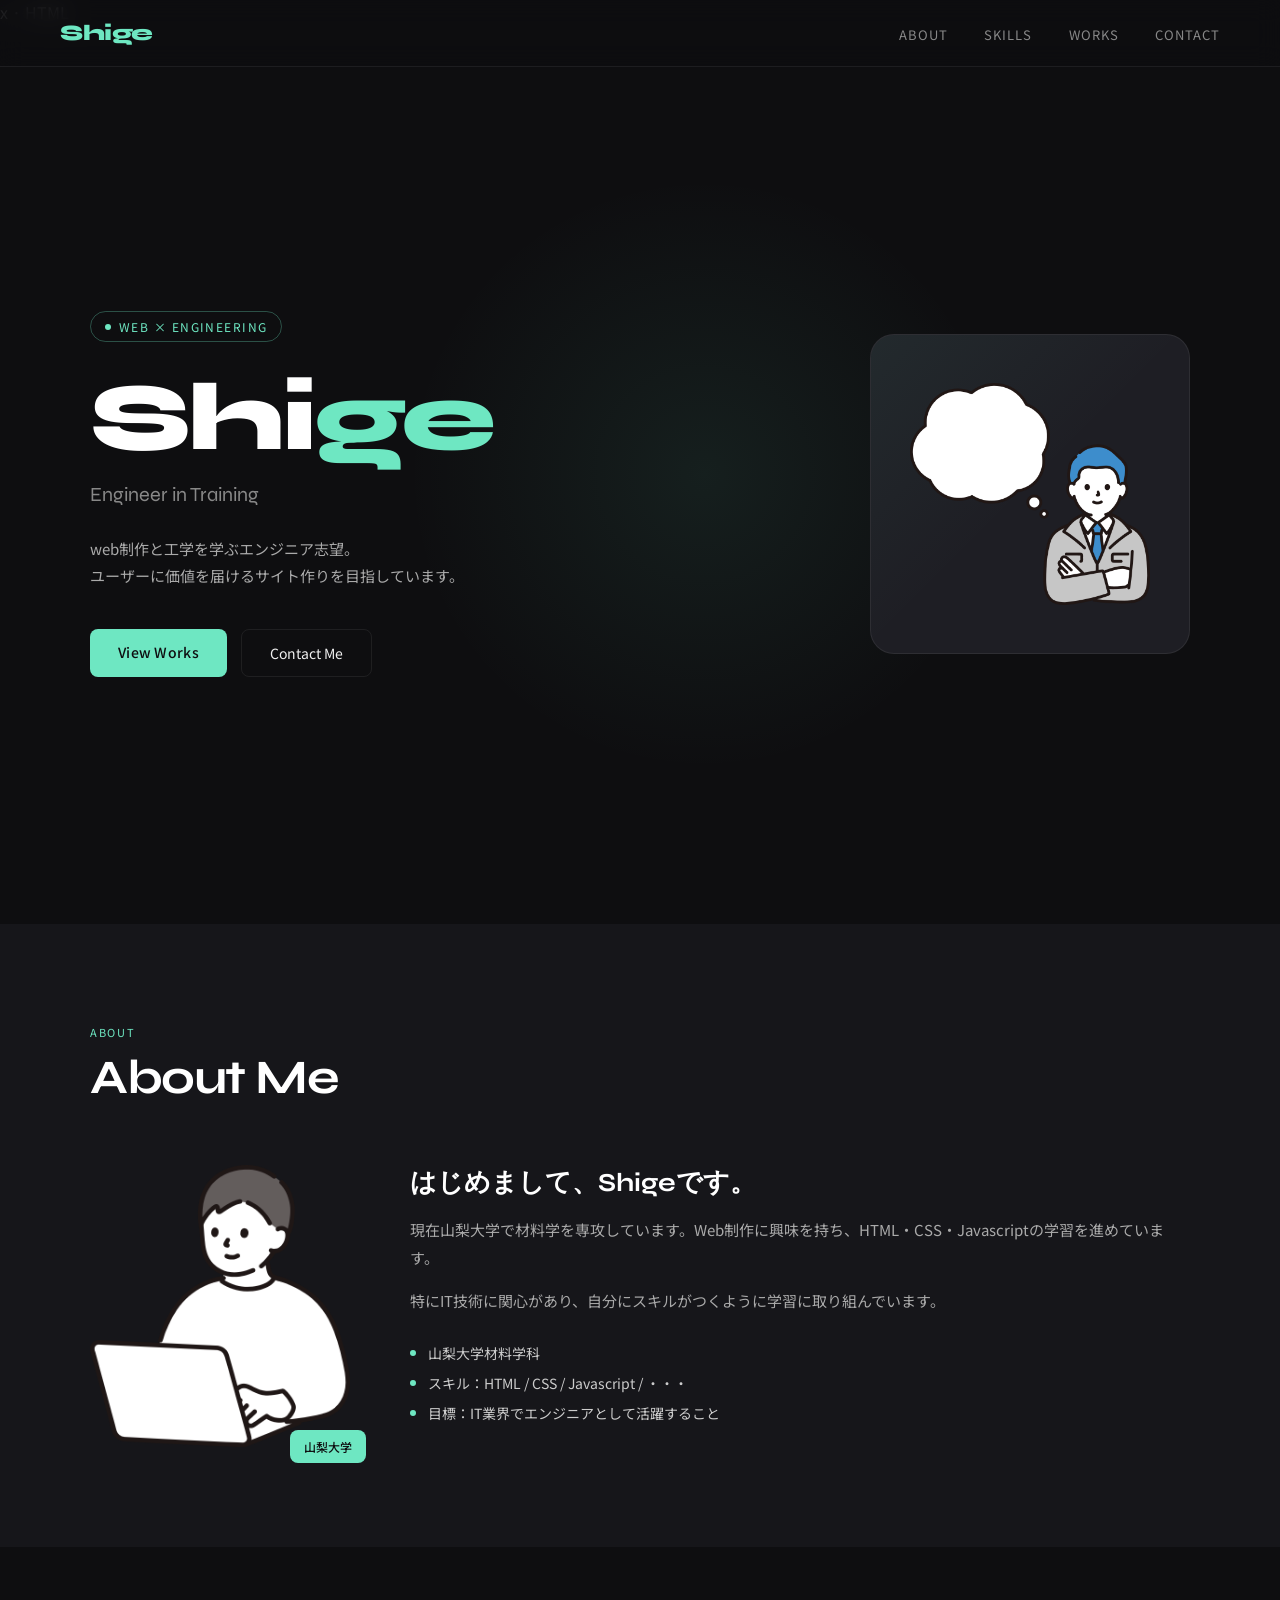
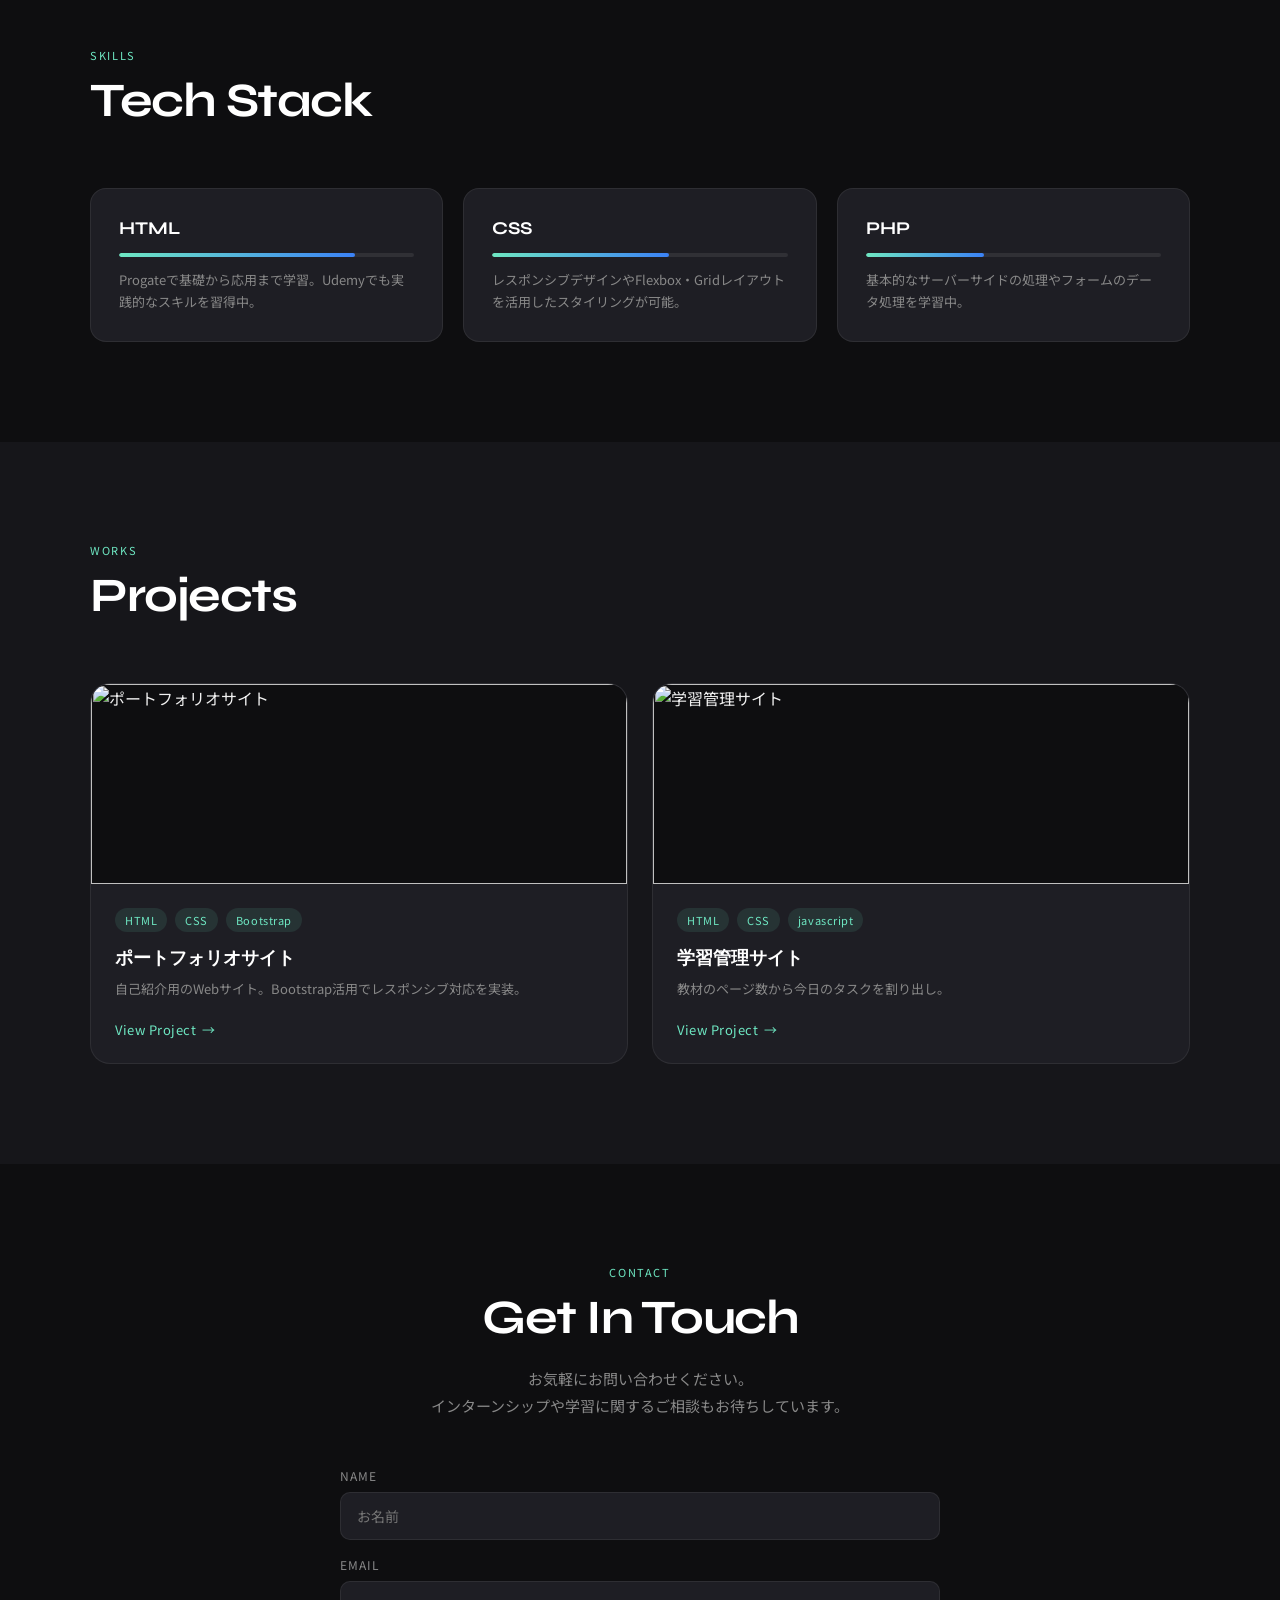
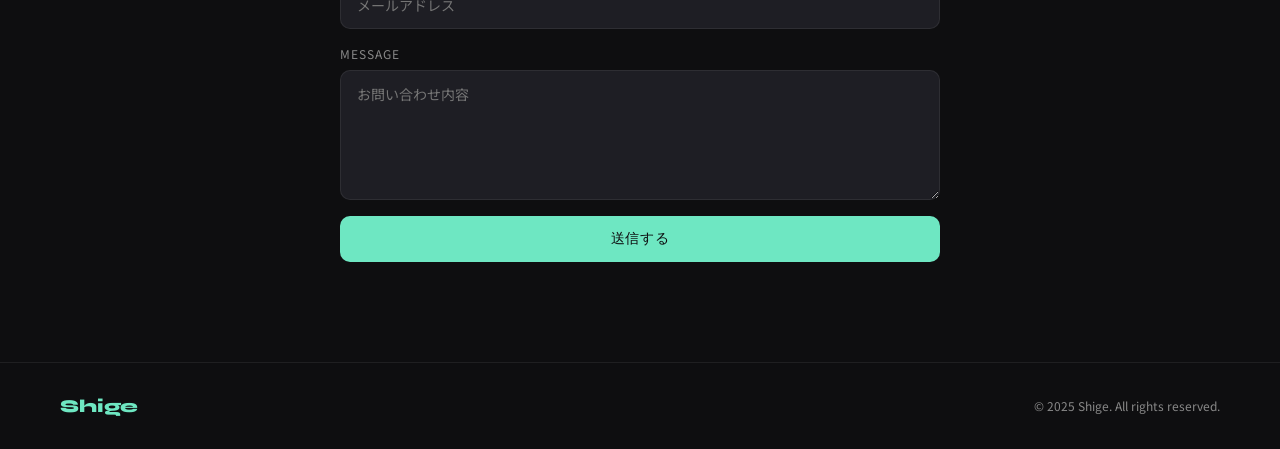
==== docs/index.html @ 6173d6a2 "test" ====
x · HTML
<!DOCTYPE html>
<html lang="ja">
<head>
  <meta charset="UTF-8">
  <meta name="viewport" content="width=device-width, initial-scale=1.0">
  <title>Shige | Portfolio</title>
  <link rel="preconnect" href="https://fonts.googleapis.com">
  <link rel="preconnect" href="https://fonts.gstatic.com" crossorigin>
  <link href="https://fonts.googleapis.com/css2?family=Syne:wght@400;700;800&family=Noto+Sans+JP:wght@300;400;500&display=swap" rel="stylesheet">
  <link rel="stylesheet" href="app.css">
</head>
<body>
 
  <nav>
    <a class="nav-logo" href="#">Shige</a>
    <ul class="nav-links">
      <li><a href="#about">About</a></li>
      <li><a href="#skills">Skills</a></li>
      <li><a href="#works">Works</a></li>
      <li><a href="#contact">Contact</a></li>
    </ul>
  </nav>
 
  <!-- HERO -->
  <section id="hero">
    <div class="hero-glow"></div>
    <div class="hero-inner">
      <div class="hero-text fade-in">
        <div class="hero-badge">Web × Engineering</div>
        <h1 class="hero-name">Shi<span>ge</span></h1>
        <p class="hero-sub">Engineer in Training</p>
        <p class="hero-desc">
          web制作と工学を学ぶエンジニア志望。<br>
          ユーザーに価値を届けるサイト作りを目指しています。
        </p>
        <div class="hero-cta">
          <a href="#works" class="btn-primary">View Works</a>
          <a href="#contact" class="btn-outline">Contact Me</a>
        </div>
      </div>
      <div class="hero-image fade-in" style="transition-delay:0.2s">
        <div class="hero-image-frame">
          <img src="hero.png" alt="Shige illustration">
        </div>
      </div>
    </div>
  </section>
 
  <!-- ABOUT -->
  <section id="about">
    <div class="section-inner">
      <p class="section-label">About</p>
      <h2 class="section-title">About Me</h2>
      <div class="about-grid fade-in">
        <div class="about-img-wrap">
          <img src="profile.png" alt="プロフィール画像">
          <span class="about-tag">山梨大学</span>
        </div>
        <div class="about-text">
          <h3>はじめまして、Shigeです。</h3>
          <p>現在山梨大学で材料学を専攻しています。Web制作に興味を持ち、HTML・CSS・Javascriptの学習を進めています。</p>
          <p>特にIT技術に関心があり、自分にスキルがつくように学習に取り組んでいます。</p>
          <div class="about-items">
            <div class="about-item"><span class="about-item-dot"></span>山梨大学材料学科</div>
            <div class="about-item"><span class="about-item-dot"></span>スキル：HTML / CSS / Javascript / ・・・</div>
            <div class="about-item"><span class="about-item-dot"></span>目標：IT業界でエンジニアとして活躍すること</div>
          </div>
        </div>
      </div>
    </div>
  </section>
 
  <!-- SKILLS -->
  <section id="skills">
    <div class="section-inner">
      <p class="section-label">Skills</p>
      <h2 class="section-title">Tech Stack</h2>
      <div class="skills-grid">
        <div class="skill-card fade-in">
          <p class="skill-name">HTML</p>
          <div class="skill-bar-bg"><div class="skill-bar-fill" style="width:80%"></div></div>
          <p class="skill-desc">Progateで基礎から応用まで学習。Udemyでも実践的なスキルを習得中。</p>
        </div>
        <div class="skill-card fade-in" style="transition-delay:0.1s">
          <p class="skill-name">CSS</p>
          <div class="skill-bar-bg"><div class="skill-bar-fill" style="width:60%"></div></div>
          <p class="skill-desc">レスポンシブデザインやFlexbox・Gridレイアウトを活用したスタイリングが可能。</p>
        </div>
        <div class="skill-card fade-in" style="transition-delay:0.2s">
          <p class="skill-name">PHP</p>
          <div class="skill-bar-bg"><div class="skill-bar-fill" style="width:40%"></div></div>
          <p class="skill-desc">基本的なサーバーサイドの処理やフォームのデータ処理を学習中。</p>
        </div>
      </div>
    </div>
  </section>
 
  <!-- WORKS -->
  <section id="works">
    <div class="section-inner">
      <p class="section-label">Works</p>
      <h2 class="section-title">Projects</h2>
      <div class="works-grid">
        <div class="work-card fade-in">
          <img src="portfolio.png" alt="ポートフォリオサイト" class="work-img">
          <div class="work-body">
            <div class="work-tags">
              <span class="work-tag">HTML</span>
              <span class="work-tag">CSS</span>
              <span class="work-tag">Bootstrap</span>
            </div>
            <h3 class="work-title">ポートフォリオサイト</h3>
            <p class="work-desc">自己紹介用のWebサイト。Bootstrap活用でレスポンシブ対応を実装。</p>
            <a href="#" class="work-link">View Project</a>
          </div>
        </div>
        <div class="work-card fade-in">
          <img src="portfolio.png" alt="学習管理サイト" class="work-img">
          <div class="work-body">
            <div class="work-tags">
              <span class="work-tag">HTML</span>
              <span class="work-tag">CSS</span>
              <span class="work-tag">javascript</span>
            </div>
            <h3 class="work-title">学習管理サイト</h3>
            <p class="work-desc">教材のページ数から今日のタスクを割り出し。</p>
            <a href="#" class="work-link">View Project</a>
          </div>
        </div>
      </div>
    </div>
  </section>
 
  <!-- CONTACT -->
  <section id="contact">
    <div class="section-inner contact-inner">
      <p class="section-label" style="text-align:center">Contact</p>
      <h2 class="section-title">Get In Touch</h2>
      <p class="contact-sub">お気軽にお問い合わせください。<br>インターンシップや学習に関するご相談もお待ちしています。</p>
      <form class="contact-form fade-in">
        <div class="form-group">
          <label class="form-label">Name</label>
          <input type="text" class="form-input" placeholder="お名前">
        </div>
        <div class="form-group">
          <label class="form-label">Email</label>
          <input type="email" class="form-input" placeholder="メールアドレス">
        </div>
        <div class="form-group">
          <label class="form-label">Message</label>
          <textarea class="form-textarea" placeholder="お問い合わせ内容"></textarea>
        </div>
        <button type="submit" class="submit-btn">送信する</button>
      </form>
    </div>
  </section>
 
  <footer>
    <span class="footer-logo">Shige</span>
    <span class="footer-copy">© 2025 Shige. All rights reserved.</span>
  </footer>
 
  <script>
    const observer = new IntersectionObserver((entries) => {
      entries.forEach(e => { if (e.isIntersecting) e.target.classList.add('visible'); });
    }, { threshold: 0.1 });
    document.querySelectorAll('.fade-in').forEach(el => observer.observe(el));
  </script>
 
</body>
</html>
---- docs/app.css ----
*, *::before, *::after { box-sizing: border-box; margin: 0; padding: 0; }
 
:root {
  --bg: #0e0e10;
  --bg2: #16161a;
  --surface: #1e1e24;
  --accent: #6EE7C2;
  --accent2: #3B82F6;
  --text: #f0f0f0;
  --muted: #888;
  --border: rgba(255,255,255,0.07);
}
 
html { scroll-behavior: smooth; }
 
body {
  font-family: 'Noto Sans JP', sans-serif;
  background: var(--bg);
  color: var(--text);
  overflow-x: hidden;
}
 
/* NAV */
nav {
  position: fixed; top: 0; left: 0; right: 0; z-index: 100;
  display: flex; justify-content: space-between; align-items: center;
  padding: 20px 60px;
  background: rgba(14,14,16,0.85);
  backdrop-filter: blur(12px);
  border-bottom: 1px solid var(--border);
}
 
.nav-logo {
  font-family: 'Syne', sans-serif;
  font-weight: 800;
  font-size: 22px;
  color: var(--accent);
  text-decoration: none;
  letter-spacing: -0.5px;
}
 
.nav-links { display: flex; gap: 36px; list-style: none; }
.nav-links a {
  color: var(--muted);
  text-decoration: none;
  font-size: 13px;
  letter-spacing: 0.08em;
  text-transform: uppercase;
  transition: color 0.2s;
}
.nav-links a:hover { color: var(--text); }
 
/* HERO */
#hero {
  min-height: 100vh;
  display: flex;
  align-items: center;
  padding: 120px 60px 80px;
  position: relative;
  overflow: hidden;
}
 
.hero-glow {
  position: absolute;
  width: 600px; height: 600px;
  border-radius: 50%;
  background: radial-gradient(circle, rgba(110,231,194,0.08) 0%, transparent 70%);
  top: 50%; left: 55%;
  transform: translate(-50%, -50%);
  pointer-events: none;
}
 
.hero-inner {
  max-width: 1100px;
  margin: 0 auto;
  display: flex;
  align-items: center;
  justify-content: space-between;
  gap: 60px;
  width: 100%;
}
 
.hero-text { flex: 1; }
 
.hero-badge {
  display: inline-flex;
  align-items: center;
  gap: 8px;
  font-size: 12px;
  letter-spacing: 0.12em;
  text-transform: uppercase;
  color: var(--accent);
  border: 1px solid rgba(110,231,194,0.3);
  padding: 6px 14px;
  border-radius: 100px;
  margin-bottom: 28px;
}
 
.hero-badge::before {
  content: '';
  width: 6px; height: 6px;
  border-radius: 50%;
  background: var(--accent);
  animation: pulse 2s ease-in-out infinite;
}
 
@keyframes pulse {
  0%, 100% { opacity: 1; transform: scale(1); }
  50% { opacity: 0.5; transform: scale(0.8); }
}
 
.hero-name {
  font-family: 'Syne', sans-serif;
  font-weight: 800;
  font-size: clamp(56px, 8vw, 96px);
  line-height: 1;
  letter-spacing: -3px;
  color: #fff;
}
 
.hero-name span { color: var(--accent); }
 
.hero-sub {
  font-family: 'Syne', sans-serif;
  font-size: 20px;
  font-weight: 400;
  color: var(--muted);
  margin: 16px 0 28px;
}
 
.hero-desc {
  font-size: 15px;
  color: #aaa;
  line-height: 1.8;
  max-width: 440px;
  margin-bottom: 40px;
}
 
.hero-cta { display: flex; gap: 14px; }
 
.btn-primary {
  padding: 13px 28px;
  background: var(--accent);
  color: #0e0e10;
  font-weight: 500;
  font-size: 14px;
  border-radius: 8px;
  text-decoration: none;
  transition: opacity 0.2s, transform 0.15s;
  letter-spacing: 0.02em;
}
 
.btn-primary:hover { opacity: 0.88; transform: translateY(-1px); }
 
.btn-outline {
  padding: 13px 28px;
  background: transparent;
  color: var(--text);
  font-size: 14px;
  border: 1px solid var(--border);
  border-radius: 8px;
  text-decoration: none;
  transition: border-color 0.2s, transform 0.15s;
}
 
.btn-outline:hover { border-color: rgba(255,255,255,0.25); transform: translateY(-1px); }
 
.hero-image {
  flex-shrink: 0;
  position: relative;
}
 
.hero-image-frame {
  width: 320px; height: 320px;
  border-radius: 24px;
  border: 1px solid var(--border);
  background: var(--surface);
  display: flex;
  align-items: center;
  justify-content: center;
  overflow: hidden;
  position: relative;
}
 
.hero-image-frame::before {
  content: '';
  position: absolute;
  inset: 0;
  background: linear-gradient(135deg, rgba(110,231,194,0.06) 0%, transparent 50%);
}
 
.hero-image-frame img {
  width: 240px;
  height: auto;
  position: relative;
}
 
/* SECTION COMMON */
section { padding: 100px 60px; }
 
.section-inner { max-width: 1100px; margin: 0 auto; }
 
.section-label {
  font-size: 11px;
  letter-spacing: 0.15em;
  text-transform: uppercase;
  color: var(--accent);
  margin-bottom: 12px;
}
 
.section-title {
  font-family: 'Syne', sans-serif;
  font-size: clamp(32px, 4vw, 48px);
  font-weight: 700;
  letter-spacing: -1.5px;
  color: #fff;
  margin-bottom: 60px;
  line-height: 1.1;
}
 
/* ABOUT */
#about { background: var(--bg2); }
 
.about-grid {
  display: grid;
  grid-template-columns: 260px 1fr;
  gap: 60px;
  align-items: start;
}
 
.about-img-wrap {
  position: relative;
}
 
.about-img-wrap img {
  width: 100%;
  border-radius: 16px;
  display: block;
  filter: grayscale(20%);
}
 
.about-tag {
  position: absolute;
  bottom: -16px; right: -16px;
  background: var(--accent);
  color: #0e0e10;
  font-size: 12px;
  font-weight: 500;
  padding: 8px 14px;
  border-radius: 8px;
}
 
.about-text h3 {
  font-family: 'Syne', sans-serif;
  font-size: 26px;
  font-weight: 700;
  margin-bottom: 16px;
  color: #fff;
}
 
.about-text p { color: #aaa; line-height: 1.9; font-size: 15px; margin-bottom: 14px; }
 
.about-items {
  margin-top: 28px;
  display: flex;
  flex-direction: column;
  gap: 10px;
}
 
.about-item {
  display: flex;
  align-items: center;
  gap: 12px;
  font-size: 14px;
  color: #ccc;
}
 
.about-item-dot {
  width: 6px; height: 6px;
  border-radius: 50%;
  background: var(--accent);
  flex-shrink: 0;
}
 
/* SKILLS */
#skills { background: var(--bg); }
 
.skills-grid {
  display: grid;
  grid-template-columns: repeat(3, 1fr);
  gap: 20px;
}
 
.skill-card {
  background: var(--surface);
  border: 1px solid var(--border);
  border-radius: 16px;
  padding: 28px;
  transition: border-color 0.2s, transform 0.2s;
}
 
.skill-card:hover {
  border-color: rgba(110,231,194,0.3);
  transform: translateY(-3px);
}
 
.skill-name {
  font-family: 'Syne', sans-serif;
  font-size: 18px;
  font-weight: 700;
  color: #fff;
  margin-bottom: 14px;
}
 
.skill-bar-bg {
  height: 4px;
  background: rgba(255,255,255,0.08);
  border-radius: 2px;
  margin-bottom: 12px;
  overflow: hidden;
}
 
.skill-bar-fill {
  height: 100%;
  border-radius: 2px;
  background: linear-gradient(90deg, var(--accent), var(--accent2));
  animation: fillbar 1.2s ease forwards;
  transform-origin: left;
}
 
@keyframes fillbar { from { transform: scaleX(0); } to { transform: scaleX(1); } }
 
.skill-desc { font-size: 13px; color: var(--muted); line-height: 1.7; }
 
/* WORKS */
#works { background: var(--bg2); }
 
.works-grid {
  display: grid;
  grid-template-columns: repeat(auto-fit, minmax(320px, 1fr));
  gap: 24px;
}
 
.work-card {
  background: var(--surface);
  border: 1px solid var(--border);
  border-radius: 20px;
  overflow: hidden;
  transition: border-color 0.2s, transform 0.2s;
}
 
.work-card:hover {
  border-color: rgba(110,231,194,0.25);
  transform: translateY(-4px);
}
 
.work-img {
  width: 100%;
  height: 200px;
  object-fit: cover;
  display: block;
  background: var(--bg);
}
 
.work-body { padding: 24px; }
 
.work-tags { display: flex; gap: 8px; flex-wrap: wrap; margin-bottom: 14px; }
 
.work-tag {
  font-size: 11px;
  padding: 4px 10px;
  border-radius: 100px;
  background: rgba(110,231,194,0.1);
  color: var(--accent);
  letter-spacing: 0.05em;
}
 
.work-title {
  font-family: 'Syne', sans-serif;
  font-size: 18px;
  font-weight: 700;
  color: #fff;
  margin-bottom: 8px;
}
 
.work-desc { font-size: 13px; color: var(--muted); line-height: 1.7; margin-bottom: 20px; }
 
.work-link {
  font-size: 13px;
  color: var(--accent);
  text-decoration: none;
  display: inline-flex;
  align-items: center;
  gap: 6px;
  letter-spacing: 0.04em;
}
 
.work-link::after { content: '→'; transition: transform 0.2s; }
.work-link:hover::after { transform: translateX(4px); }
 
/* CONTACT */
#contact { background: var(--bg); }
 
.contact-inner {
  max-width: 600px;
  margin: 0 auto;
  text-align: center;
}
 
.contact-inner .section-title { text-align: center; }
 
.contact-sub {
  font-size: 15px;
  color: var(--muted);
  margin-top: -40px;
  margin-bottom: 48px;
  line-height: 1.8;
}
 
.contact-form { display: flex; flex-direction: column; gap: 16px; text-align: left; }
 
.form-group { display: flex; flex-direction: column; gap: 8px; }
 
.form-label { font-size: 12px; letter-spacing: 0.08em; text-transform: uppercase; color: var(--muted); }
 
.form-input, .form-textarea {
  background: var(--surface);
  border: 1px solid var(--border);
  border-radius: 10px;
  padding: 13px 16px;
  color: var(--text);
  font-family: 'Noto Sans JP', sans-serif;
  font-size: 14px;
  outline: none;
  transition: border-color 0.2s;
}
 
.form-input:focus, .form-textarea:focus { border-color: rgba(110,231,194,0.5); }
 
.form-textarea { resize: vertical; min-height: 130px; }
 
.submit-btn {
  padding: 14px;
  background: var(--accent);
  color: #0e0e10;
  font-weight: 500;
  font-size: 14px;
  border: none;
  border-radius: 10px;
  cursor: pointer;
  letter-spacing: 0.04em;
  transition: opacity 0.2s;
}
 
.submit-btn:hover { opacity: 0.85; }
 
/* FOOTER */
footer {
  background: var(--bg);
  border-top: 1px solid var(--border);
  padding: 32px 60px;
  display: flex;
  justify-content: space-between;
  align-items: center;
}
 
.footer-logo {
  font-family: 'Syne', sans-serif;
  font-weight: 800;
  font-size: 18px;
  color: var(--accent);
}
 
.footer-copy { font-size: 12px; color: var(--muted); }
 
/* RESPONSIVE */
@media (max-width: 768px) {
  nav { padding: 16px 24px; }
  .nav-links { display: none; }
  #hero, section { padding: 80px 24px; }
  .hero-inner { flex-direction: column; }
  .hero-image { display: none; }
  .about-grid { grid-template-columns: 1fr; }
  .skills-grid { grid-template-columns: 1fr; }
  footer { flex-direction: column; gap: 12px; padding: 24px; }
}
 
/* FADE IN ANIMATION */
.fade-in {
  opacity: 0;
  transform: translateY(20px);
  transition: opacity 0.6s ease, transform 0.6s ease;
}
.fade-in.visible { opacity: 1; transform: translateY(0); }
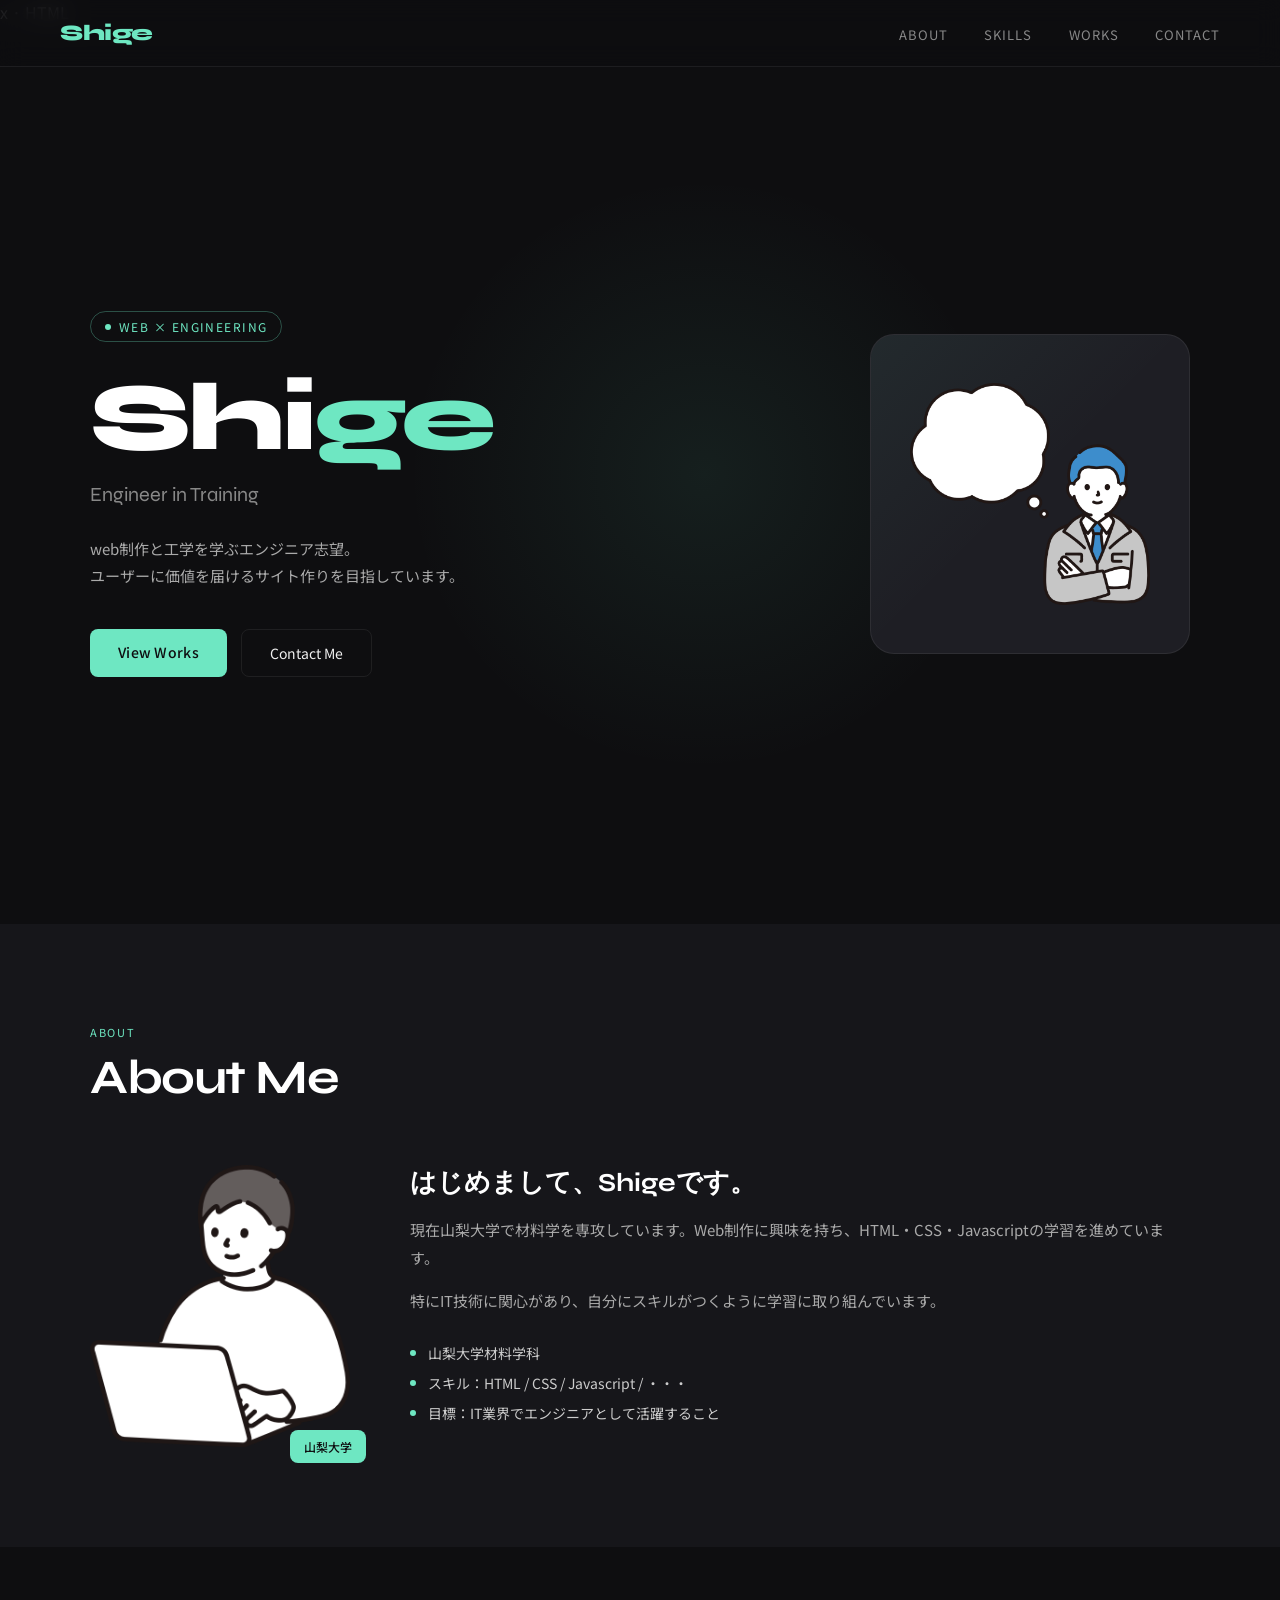
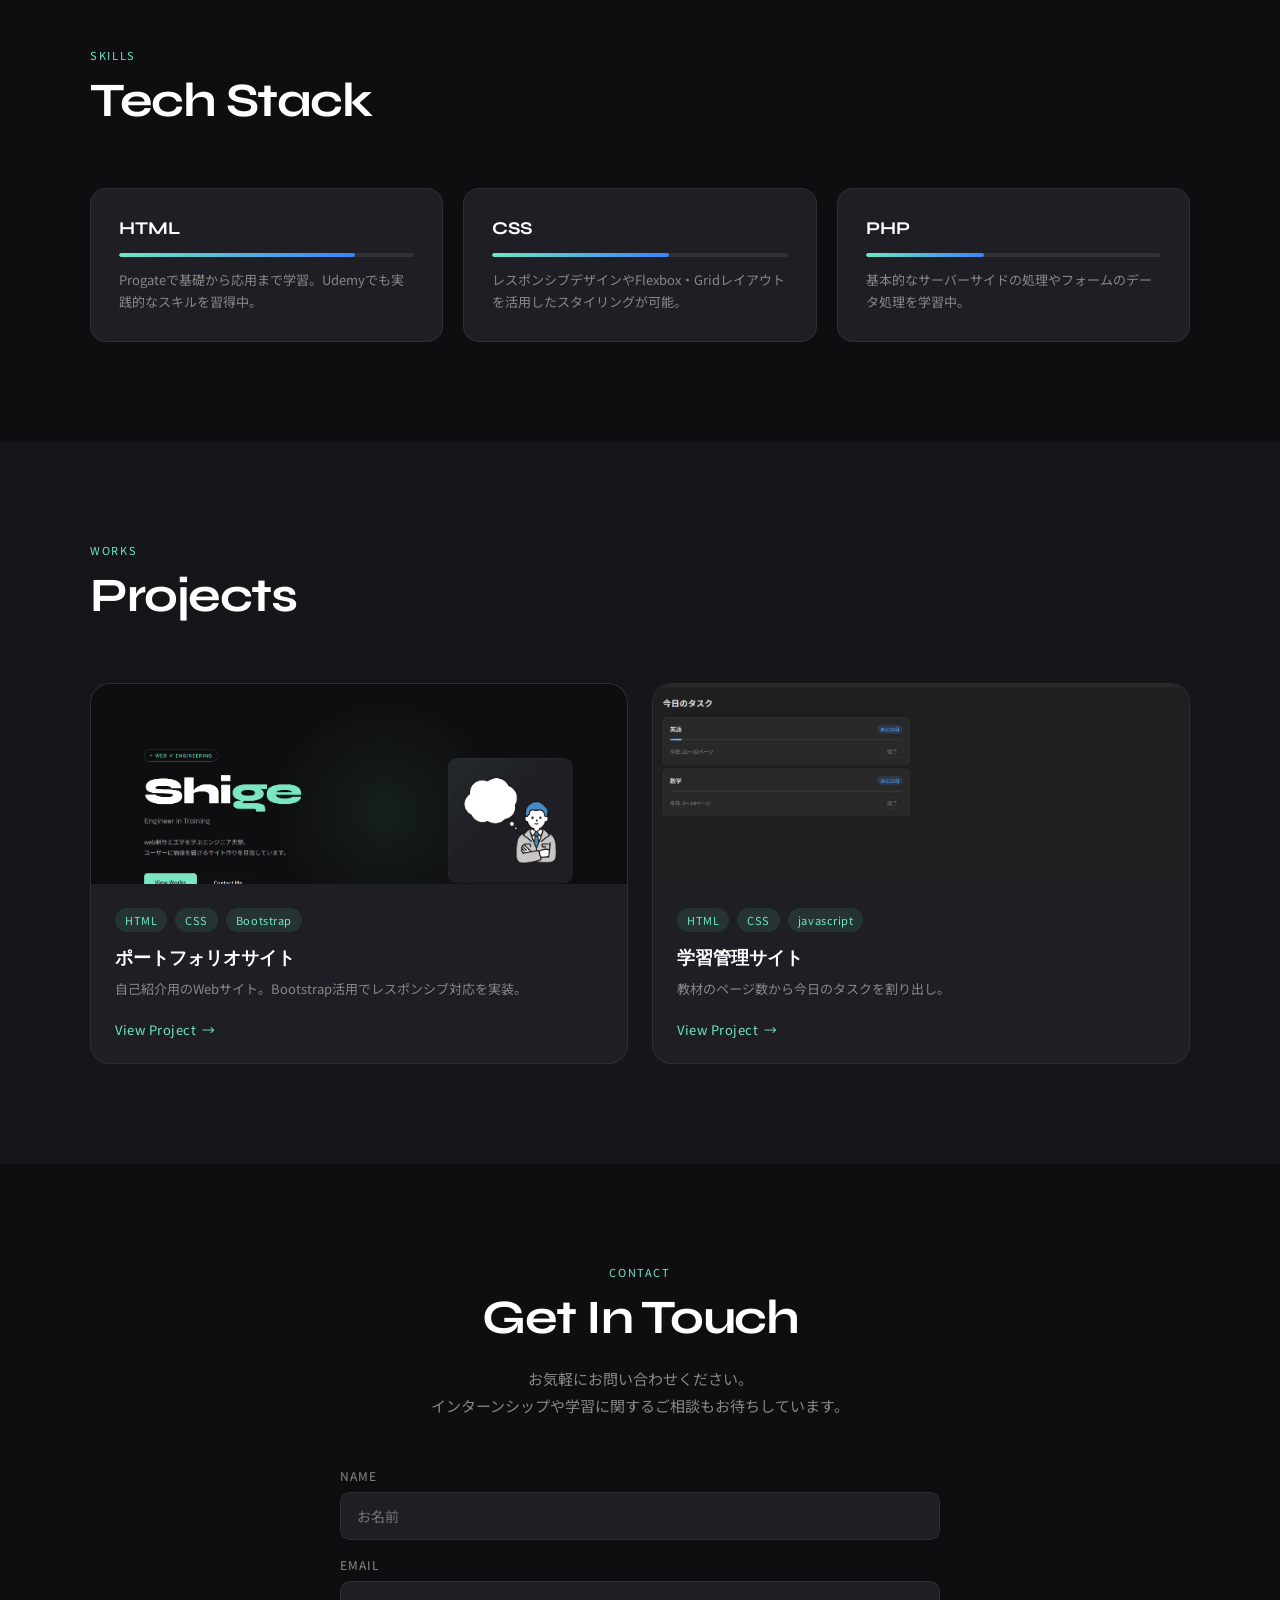
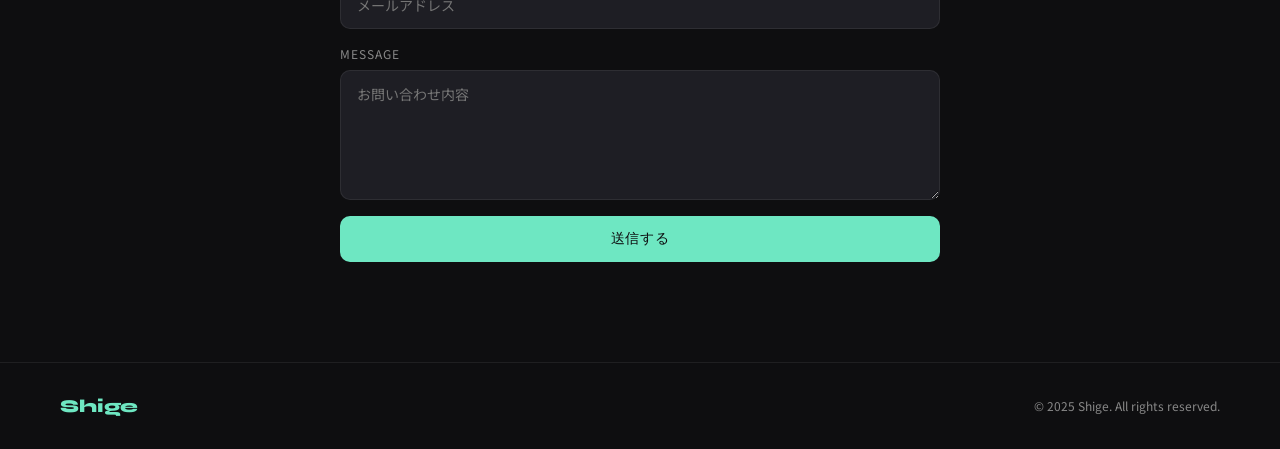
==== commit 1a181914: "work変更" ====
--- a/docs/index.html
+++ b/docs/index.html
@@ -116,7 +116,7 @@
           </div>
         </div>
         <div class="work-card fade-in">
-          <img src="portfolio.png" alt="学習管理サイト" class="work-img">
+          <img src="study-app.png" alt="学習管理サイト" class="work-img">
           <div class="work-body">
             <div class="work-tags">
               <span class="work-tag">HTML</span>
@@ -125,7 +125,7 @@
             </div>
             <h3 class="work-title">学習管理サイト</h3>
             <p class="work-desc">教材のページ数から今日のタスクを割り出し。</p>
-            <a href="#" class="work-link">View Project</a>
+            <a href="https://tsunat973.github.io/study-app/" class="work-link">View Project</a>
           </div>
         </div>
       </div>
